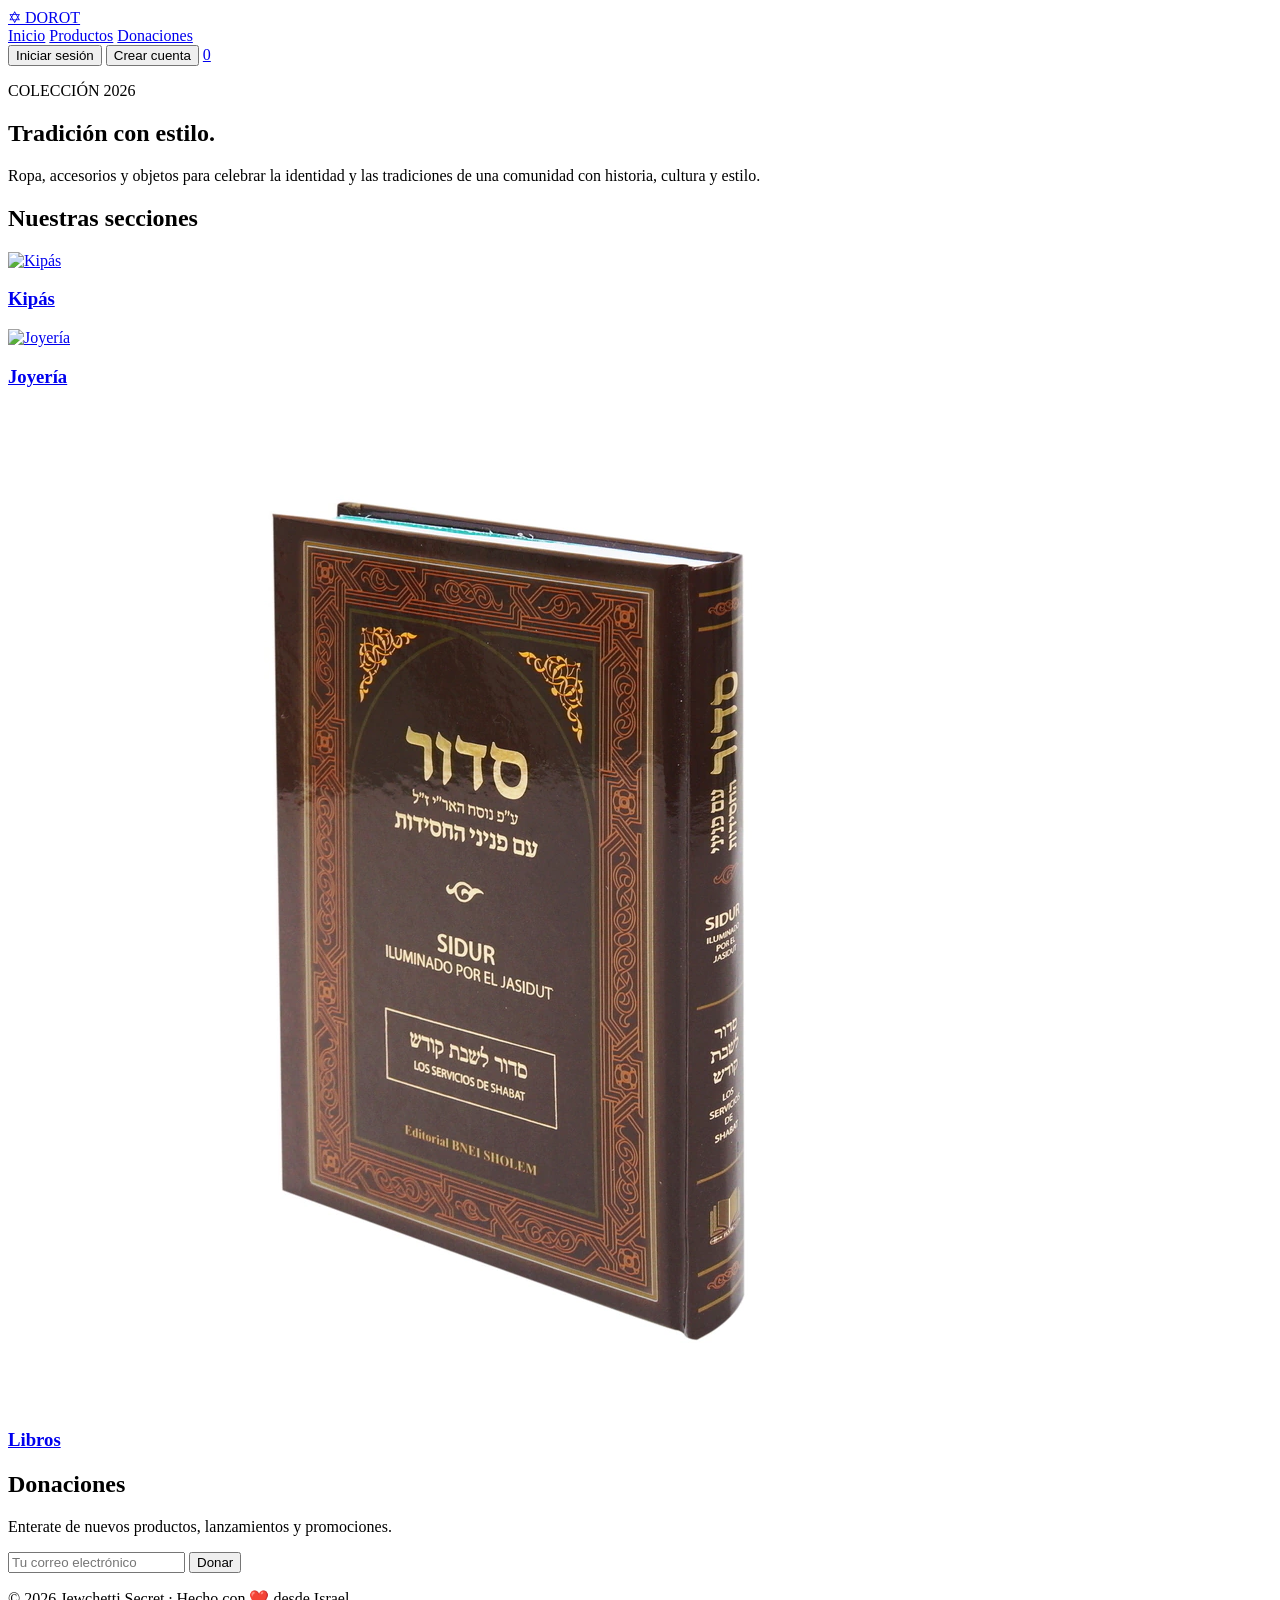
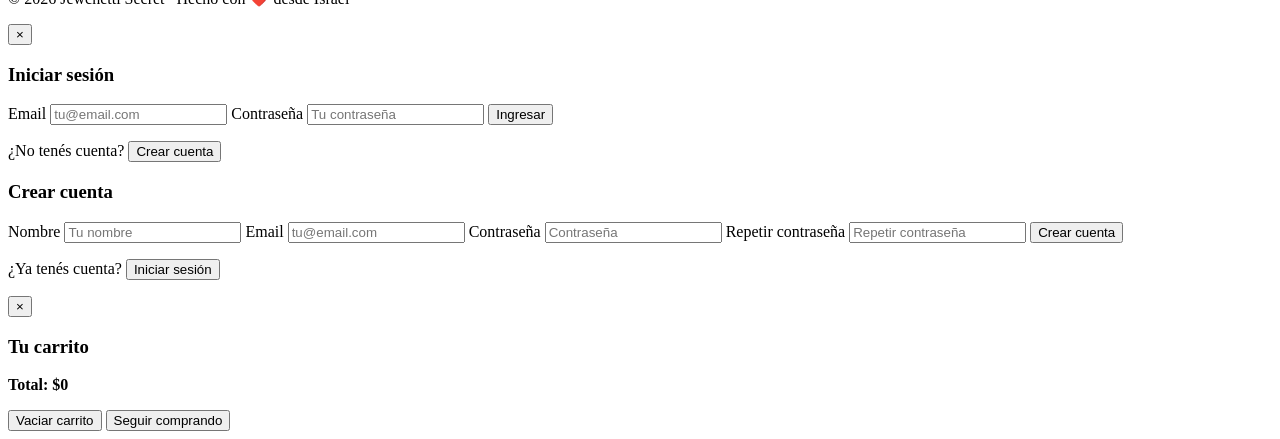
==== html/index.html @ 5a3ac1b3 "cambio de libros por libros judios biblicos reales" ====
<!DOCTYPE html>
<html lang="es">
<head>
  <meta charset="UTF-8" />
  <meta name="viewport" content="width=device-width, initial-scale=1.0" />
  <title>DOROT</title>
  <link rel="stylesheet" href="styles.css" />
</head>

<body>

  <div id="contenidoWeb" class="contenido-web">

    <header>
      <div class="contenedor header">
        <a href="index.html" class="logo">
          ✡ DOROT
        </a>

        <nav class="menu-principal">
          <a href="#inicio">Inicio</a>
          <a href="#productos">Productos</a>
          <a href="#contacto">Donaciones</a>
        </nav>

        <div class="header-derecha">
          <button
            type="button"
            class="btn-header"
            id="btnLogin"
            onclick="abrirPanelLogin()"
          >
            Iniciar sesión
          </button>
          <button
            type="button"
            class="btn-header btn-crear-cuenta"
            id="btnCrearCuenta"
            onclick="abrirPanelRegistro()"
          >
            Crear cuenta
          </button>
          <a href="#" class="carrito" onclick="mostrarCarrito(event)">
            <span id="contador">0</span>
          </a>
        </div>
      </div>
    </header>

    <main>
      <section class="hero" id="inicio">
        <div class="contenedor">
          <p class="coleccion">
            COLECCIÓN 2026
          </p>
          <h1>
            Tradición con estilo.
          </h1>
          <p class="texto">
            Ropa, accesorios y objetos para celebrar la identidad y las
            tradiciones de una comunidad con historia, cultura y estilo.
          </p>
        </div>
      </section>

      <section class="contenedor seccion" id="productos">
        <h2>
          Nuestras secciones
        </h2>
        <div class="productos">
          <a href="remeras.html" class="producto">
            <div class="imagen">
              <img
                src="remeranueva.png"
                alt="Kipás"
              />
            </div>
            <h3>
              Kipás
            </h3>
          </a>
          <a href="joyeria.html" class="producto">
            <div class="imagen">
              <img
                src="collar.png"
                alt="Joyería"
              />
            </div>
            <h3>
              Joyería
            </h3>
          </a>
          <a href="libros.html" class="producto">
            <div class="imagen">
              <img
                src="portada_seccion_libros1.png"
                alt="Libros"
              />
            </div>
            <h3>
              Libros
            </h3>
          </a>
        </div>
      </section>

      <section class="newsletter" id="contacto">
        <div class="contenedor">
          <h2>
            Donaciones
          </h2>
          <p>
            Enterate de nuevos productos, lanzamientos y promociones.
          </p>
          <form
            onsubmit="event.preventDefault(); mostrarMensajeSuscripcion(this);"
          >
            <input
              type="email"
              placeholder="Tu correo electrónico"
              required
            />
            <button type="submit">
              Donar
            </button>
          </form>
        </div>
      </section>
    </main>

    <footer>
      <p>
        © 2026 Jewchetti Secret · Hecho con ❤️ desde Israel
      </p>
    </footer>

  </div>

  <div id="panel-auth" class="panel-auth">
    <div class="panel-auth-contenido">
      <button
        type="button"
        class="cerrar-panel-auth"
        onclick="cerrarPanelAuth()"
        aria-label="Cerrar panel"
      >
        ×
      </button>

      <div id="panel-login" class="panel-forma">
        <h3>Iniciar sesión</h3>
        <form onsubmit="event.preventDefault(); loginUsuario(this);">
          <label for="login-email">Email</label>
          <input
            type="email"
            id="login-email"
            name="email"
            placeholder="tu@email.com"
            required
          />

          <label for="login-password">Contraseña</label>
          <input
            type="password"
            id="login-password"
            name="password"
            placeholder="Tu contraseña"
            required
          />

          <button type="submit" class="btn-auth">
            Ingresar
          </button>
        </form>
        <p class="texto-cambio-panel">
          ¿No tenés cuenta?
          <button type="button" onclick="mostrarRegistroDesdeLogin()">
            Crear cuenta
          </button>
        </p>
      </div>

      <div id="panel-registro" class="panel-forma oculto-panel">
        <h3>Crear cuenta</h3>
        <form onsubmit="event.preventDefault(); registrarUsuario(this);">
          <label for="registro-nombre">Nombre</label>
          <input
            type="text"
            id="registro-nombre"
            name="nombre"
            placeholder="Tu nombre"
            required
          />

          <label for="registro-email">Email</label>
          <input
            type="email"
            id="registro-email"
            name="email"
            placeholder="tu@email.com"
            required
          />

          <label for="registro-password">Contraseña</label>
          <input
            type="password"
            id="registro-password"
            name="password"
            placeholder="Contraseña"
            required
          />

          <label for="registro-password2">Repetir contraseña</label>
          <input
            type="password"
            id="registro-password2"
            name="password2"
            placeholder="Repetir contraseña"
            required
          />

          <button type="submit" class="btn-auth">
            Crear cuenta
          </button>
        </form>
        <p class="texto-cambio-panel">
          ¿Ya tenés cuenta?
          <button type="button" onclick="mostrarLoginDesdeRegistro()">
            Iniciar sesión
          </button>
        </p>
      </div>
    </div>
  </div>

  <div id="carrito-panel" class="carrito-panel">
    <div class="carrito-contenido">
      <button
        type="button"
        class="cerrar-carrito"
        onclick="cerrarCarrito()"
        aria-label="Cerrar carrito"
      >
        ×
      </button>

      <h3>
        Tu carrito
      </h3>

      <ul id="lista-carrito"></ul>

      <p id="total-carrito">
        <strong>Total: $0</strong>
      </p>

      <div class="botones-carrito">
        <button
          type="button"
          onclick="vaciarCarrito()"
        >
          Vaciar carrito
        </button>

        <button
          type="button"
          onclick="cerrarCarrito()"
          class="btn-seguir-comprando"
        >
          Seguir comprando
        </button>
      </div>
    </div>
  </div>

  <script>
    let carrito = [];

    function agregarCarrito(btn) {
      const articulo = btn.closest(".producto");
      const nombre = articulo.dataset.nombre;
      const precio = parseInt(articulo.dataset.precio);

      carrito.push({
        nombre: nombre,
        precio: precio,
      });

      document.getElementById("contador").textContent = carrito.length;

      alert("Agregado al carrito: " + nombre);
    }

    function mostrarCarrito(event) {
      event.preventDefault();

      const panel = document.getElementById("carrito-panel");
      const lista = document.getElementById("lista-carrito");
      const totalCarrito = document.getElementById("total-carrito");

      lista.innerHTML = "";

      let total = 0;

      if (carrito.length === 0) {
        const itemVacio = document.createElement("li");
        itemVacio.className = "carrito-vacio";
        itemVacio.textContent = "Todavía no agregaste productos.";
        lista.appendChild(itemVacio);
      } else {
        carrito.forEach(function (item) {
          total += item.precio;

          const li = document.createElement("li");

          li.innerHTML =
            "<span>" +
            item.nombre +
            "</span>" +
            "<strong>$" +
            item.precio.toLocaleString("es-AR") +
            "</strong>";

          lista.appendChild(li);
        });
      }

      totalCarrito.innerHTML =
        "<strong>Total: $" + total.toLocaleString("es-AR") + "</strong>";

      panel.style.display = "flex";
    }

    function cerrarCarrito() {
      document.getElementById("carrito-panel").style.display = "none";
    }

    function vaciarCarrito() {
      carrito = [];
      document.getElementById("contador").textContent = "0";
      cerrarCarrito();
    }

    function mostrarMensajeSuscripcion(formulario) {
      formulario.innerHTML =
        "<p class='mensaje-suscripcion'>" +
        "¡Gracias por suscribirte a Jewchetti Secret!" +
        "</p>";
    }

    function abrirPanelLogin() {
      const panel = document.getElementById("panel-auth");
      const login = document.getElementById("panel-login");
      const registro = document.getElementById("panel-registro");

      login.classList.remove("oculto-panel");
      registro.classList.add("oculto-panel");

      panel.style.display = "flex";
    }

    function abrirPanelRegistro() {
      const panel = document.getElementById("panel-auth");
      const login = document.getElementById("panel-login");
      const registro = document.getElementById("panel-registro");

      registro.classList.remove("oculto-panel");
      login.classList.add("oculto-panel");

      panel.style.display = "flex";
    }

    function cerrarPanelAuth() {
      document.getElementById("panel-auth").style.display = "none";
    }

    function mostrarRegistroDesdeLogin() {
      const login = document.getElementById("panel-login");
      const registro = document.getElementById("panel-registro");

      login.classList.add("oculto-panel");
      registro.classList.remove("oculto-panel");
    }

    function mostrarLoginDesdeRegistro() {
      const login = document.getElementById("panel-login");
      const registro = document.getElementById("panel-registro");

      registro.classList.add("oculto-panel");
      login.classList.remove("oculto-panel");
    }

    function loginUsuario(form) {
      const email = form.email.value.trim();
      const password = form.password.value;

      alert("Login simulado exitoso para: " + email);
      cerrarPanelAuth();
    }

    function registrarUsuario(form) {
      const nombre = form.nombre.value.trim();
      const email = form.email.value.trim();
      const pass1 = form.password.value;
      const pass2 = form.password2.value;

      if (pass1 !== pass2) {
        alert("Las contraseñas no coinciden.");
        return;
      }

      alert("Cuenta creada (simulada) para: " + nombre + " (" + email + ")");
      cerrarPanelAuth();
    }
  </script>
</body>
</html>
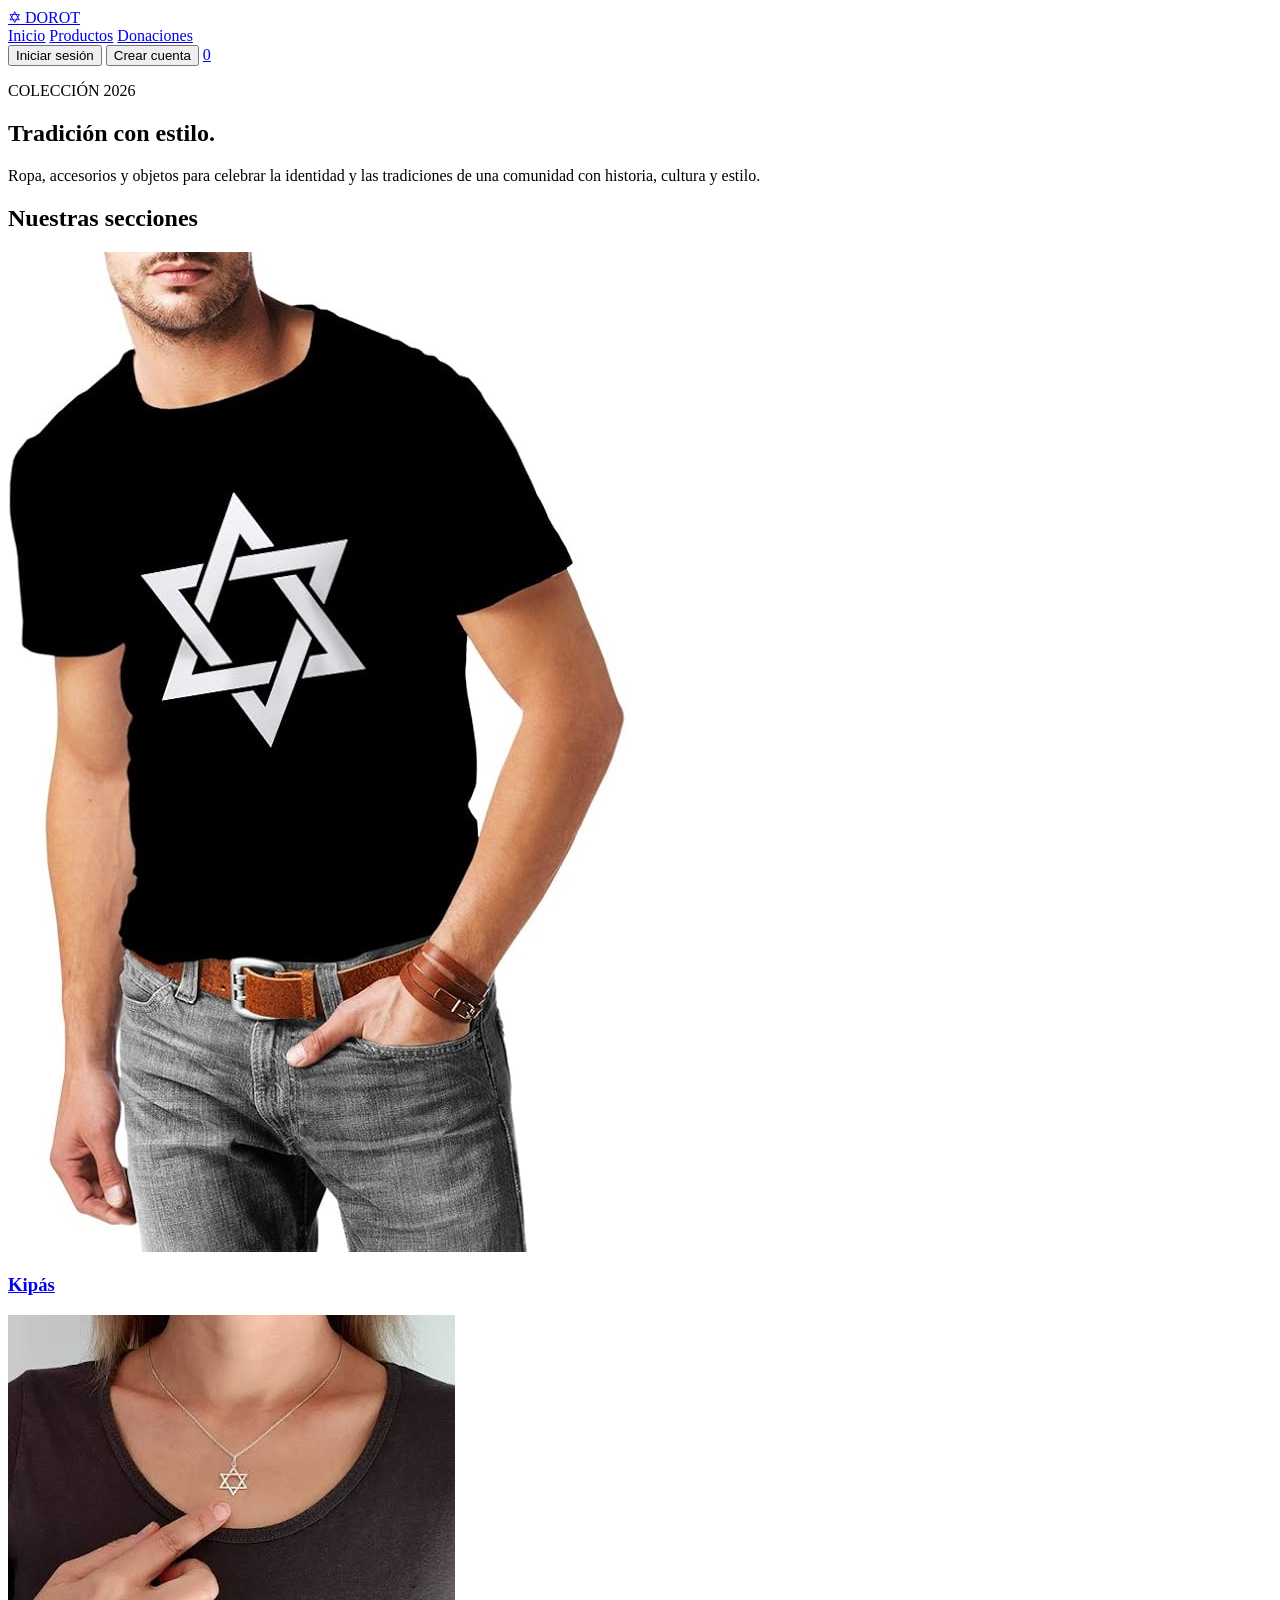
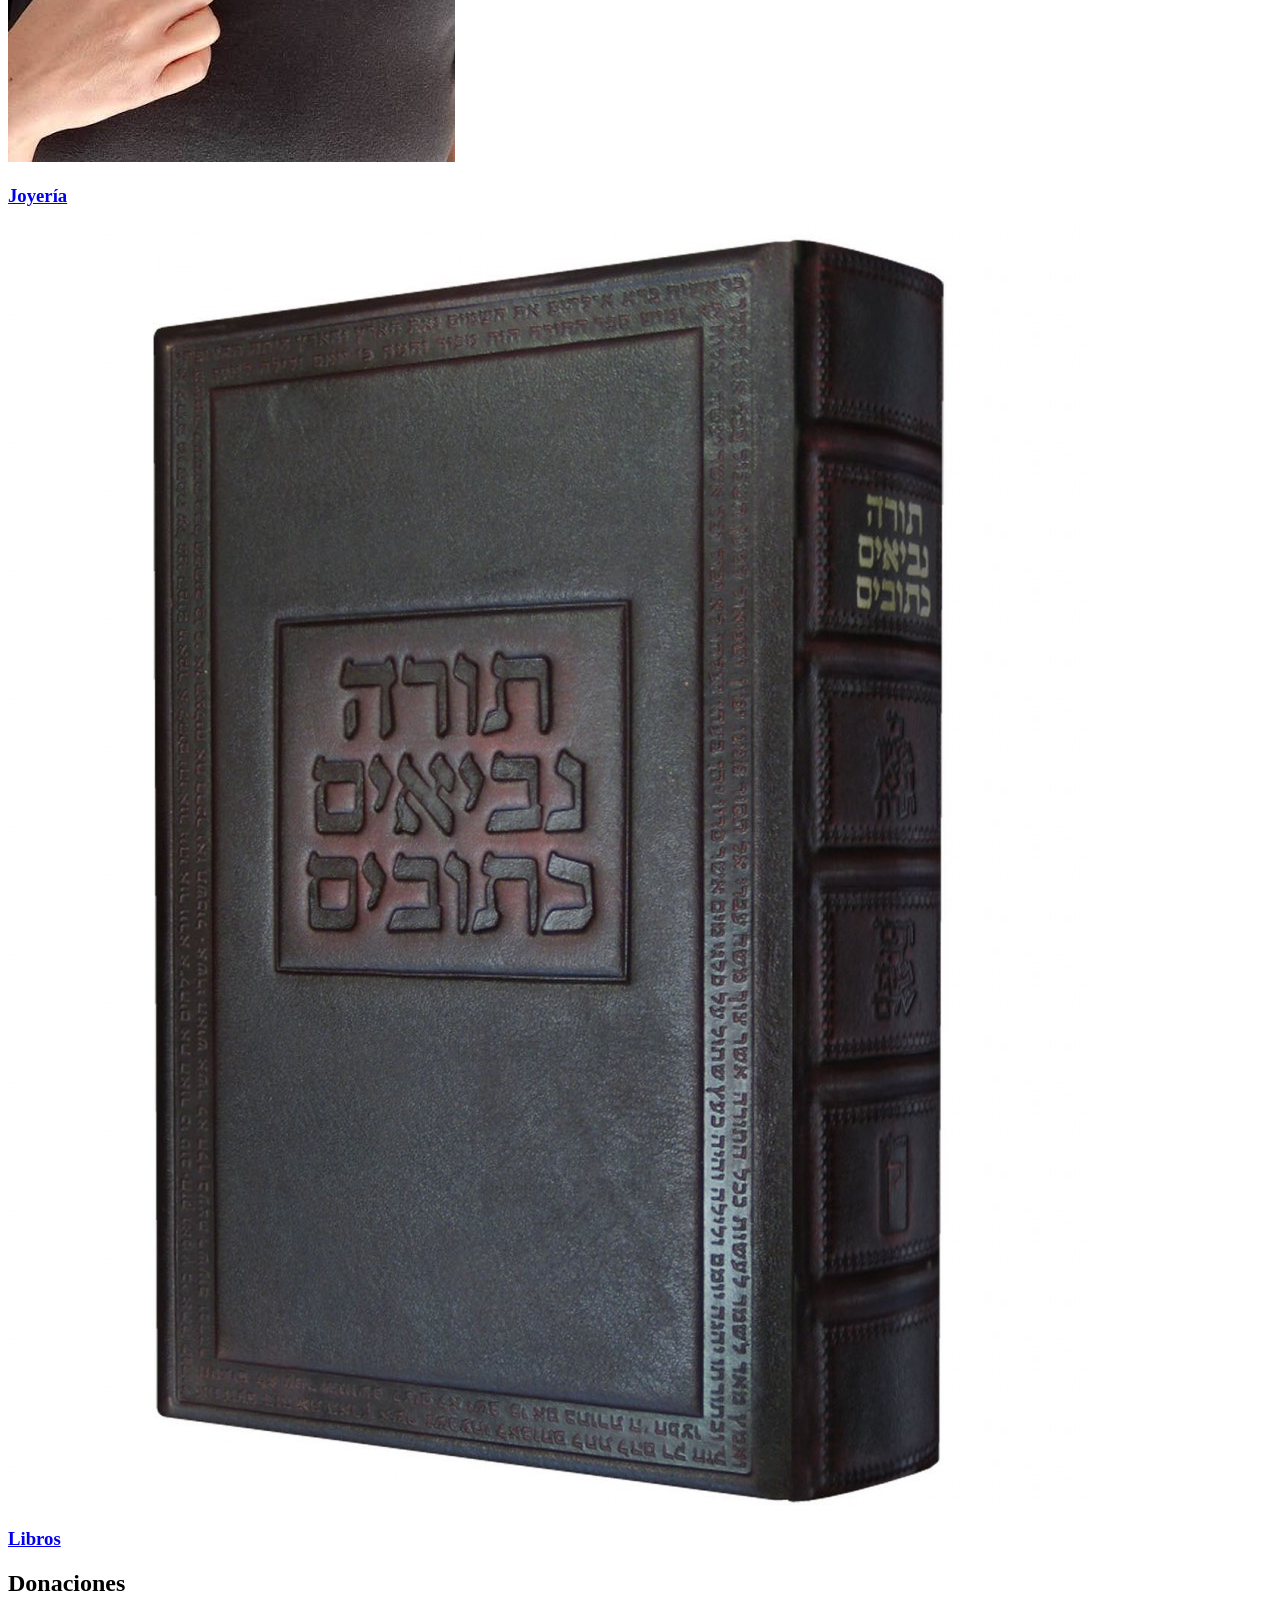
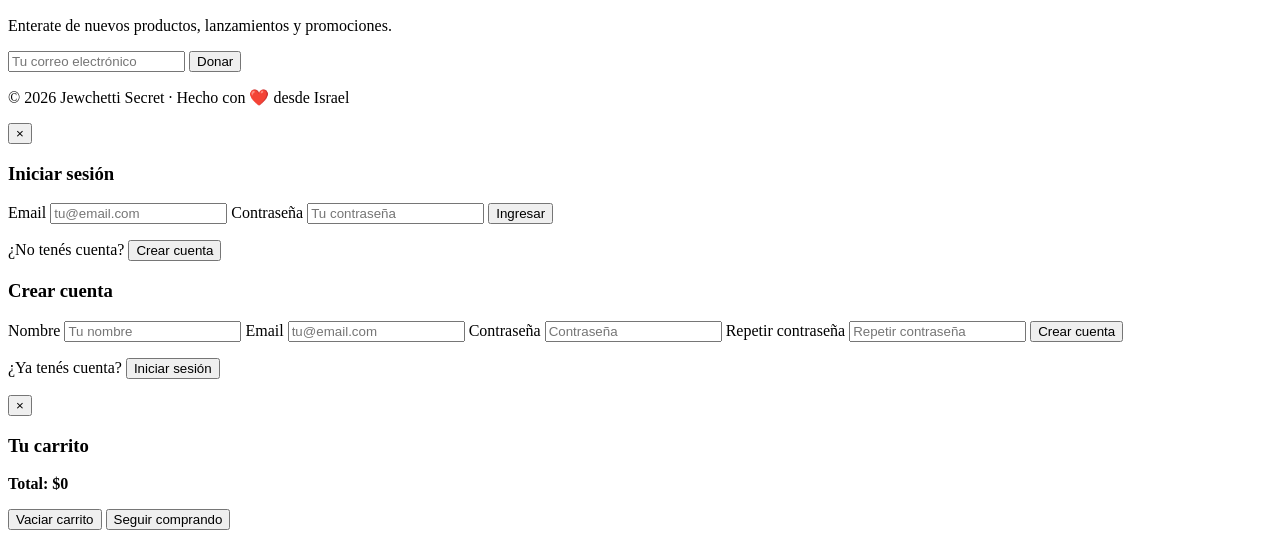
==== commit 89437365: "cambiamos sql y pusimos los accesos de las fotos de la carpeta" ====
--- a/html/index.html
+++ b/html/index.html
@@ -71,7 +71,7 @@
           <a href="remeras.html" class="producto">
             <div class="imagen">
               <img
-                src="remeranueva.png"
+                src="fotos/remeranueva.png"
                 alt="Kipás"
               />
             </div>
@@ -82,7 +82,7 @@
           <a href="joyeria.html" class="producto">
             <div class="imagen">
               <img
-                src="collar.png"
+                src="fotos/collar.png"
                 alt="Joyería"
               />
             </div>
@@ -93,7 +93,7 @@
           <a href="libros.html" class="producto">
             <div class="imagen">
               <img
-                src="portada_seccion_libros1.png"
+                src="fotos/portada_seccion_libros.png"
                 alt="Libros"
               />
             </div>
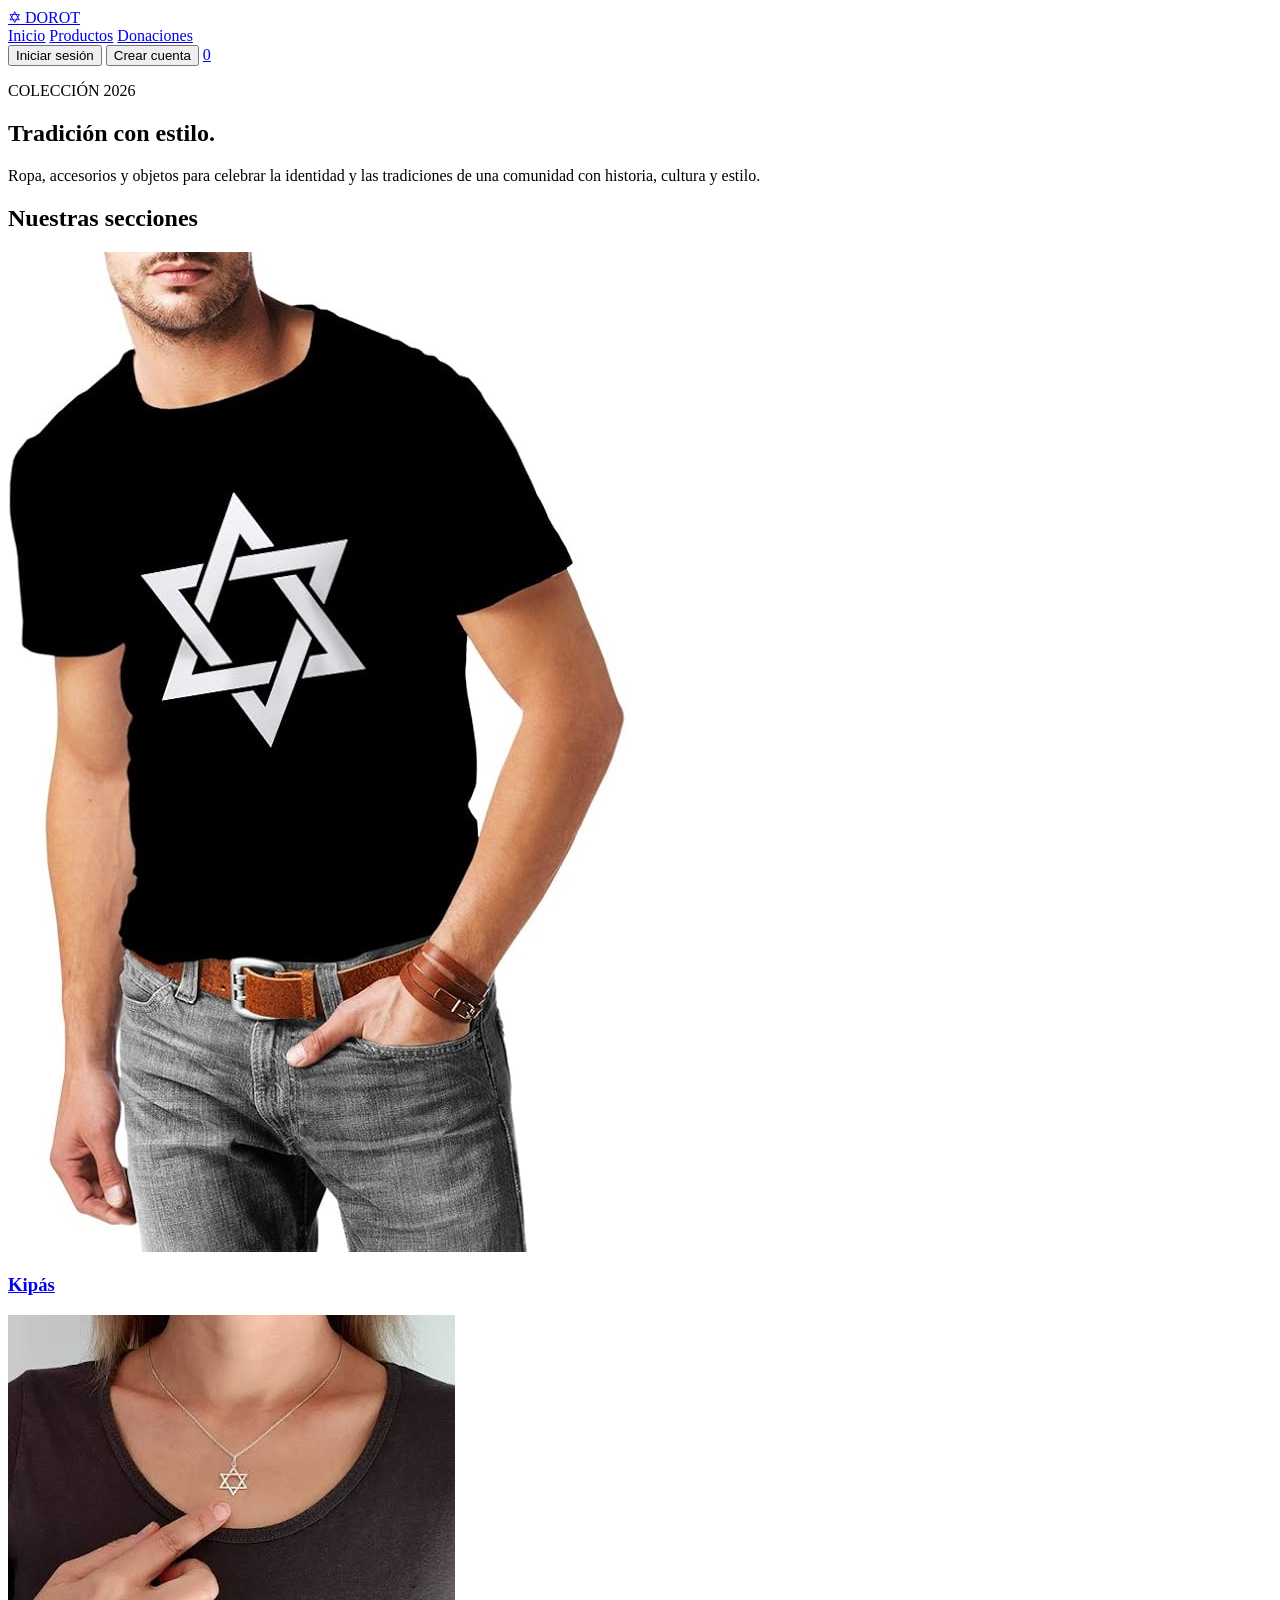
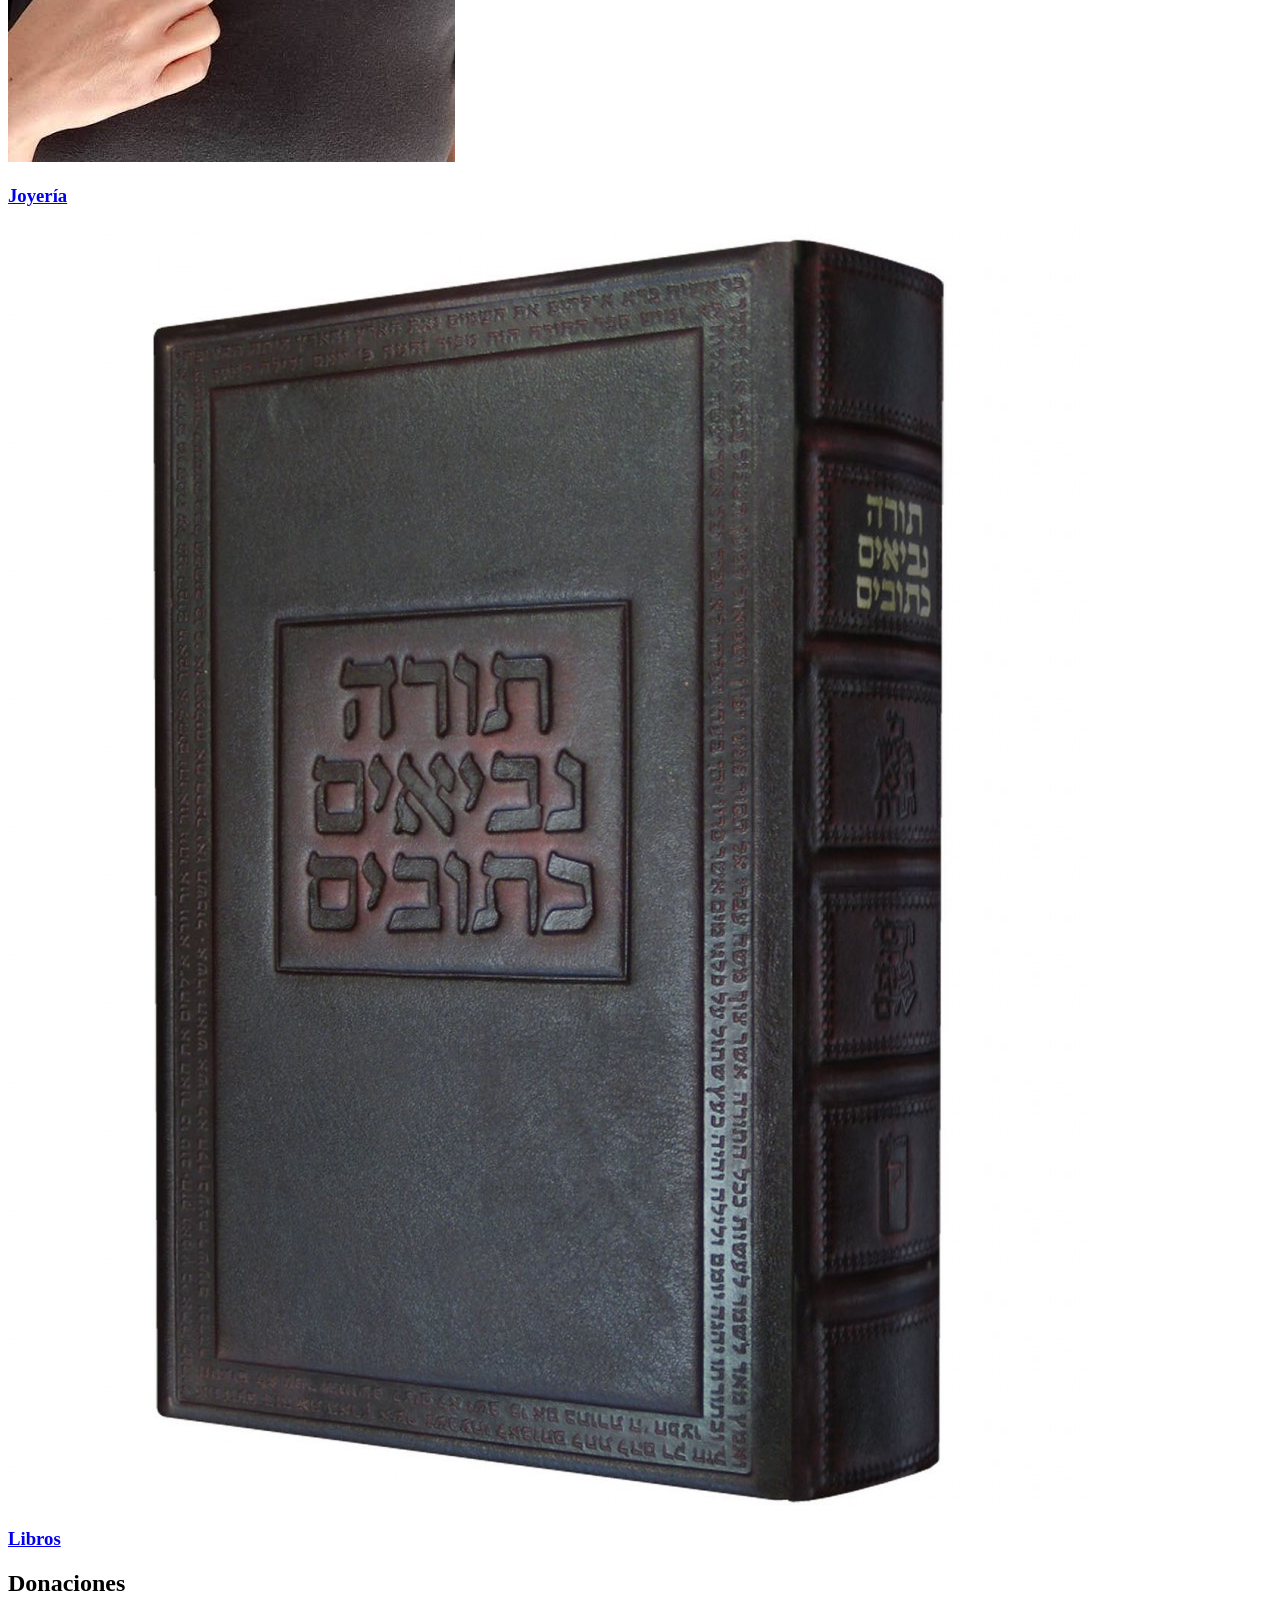
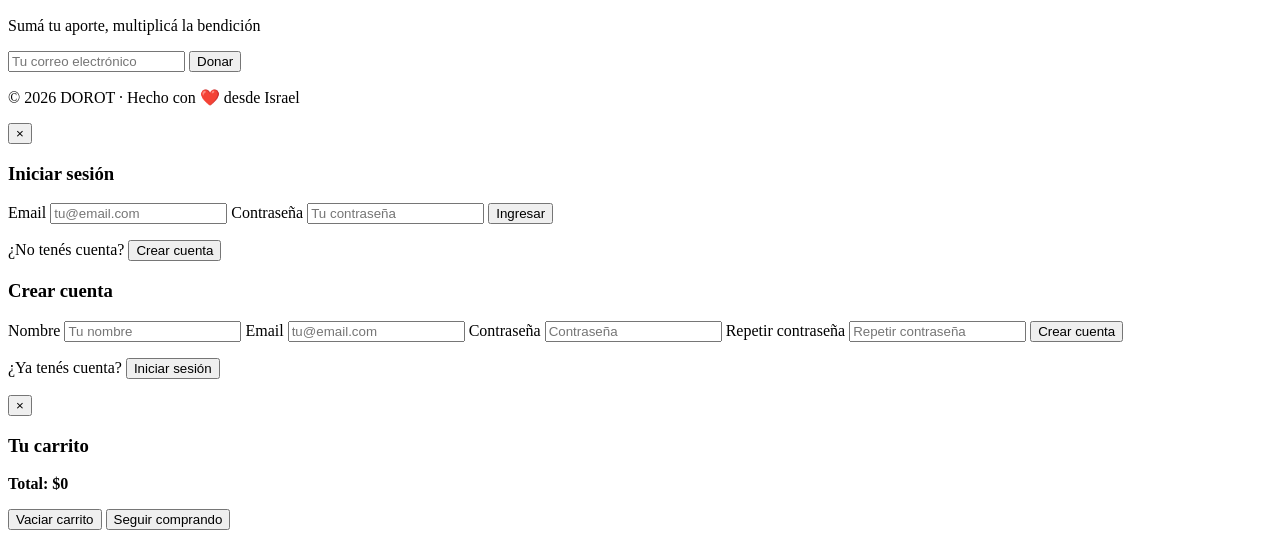
==== commit aeef5126: "actualizacion de donaciones" ====
--- a/html/index.html
+++ b/html/index.html
@@ -110,7 +110,7 @@
             Donaciones
           </h2>
           <p>
-            Enterate de nuevos productos, lanzamientos y promociones.
+            Sumá tu aporte, multiplicá la bendición
           </p>
           <form
             onsubmit="event.preventDefault(); mostrarMensajeSuscripcion(this);"
@@ -130,7 +130,7 @@
 
     <footer>
       <p>
-        © 2026 Jewchetti Secret · Hecho con ❤️ desde Israel
+        © 2026 DOROT · Hecho con ❤️ desde Israel
       </p>
     </footer>
 
@@ -149,7 +149,7 @@
 
       <div id="panel-login" class="panel-forma">
         <h3>Iniciar sesión</h3>
-        <form onsubmit="event.preventDefault(); loginUsuario(this);">
+        <form action="login.php" method="POST">
           <label for="login-email">Email</label>
           <input
             type="email"
@@ -413,5 +413,7 @@
       cerrarPanelAuth();
     }
   </script>
+
+
 </body>
 </html>
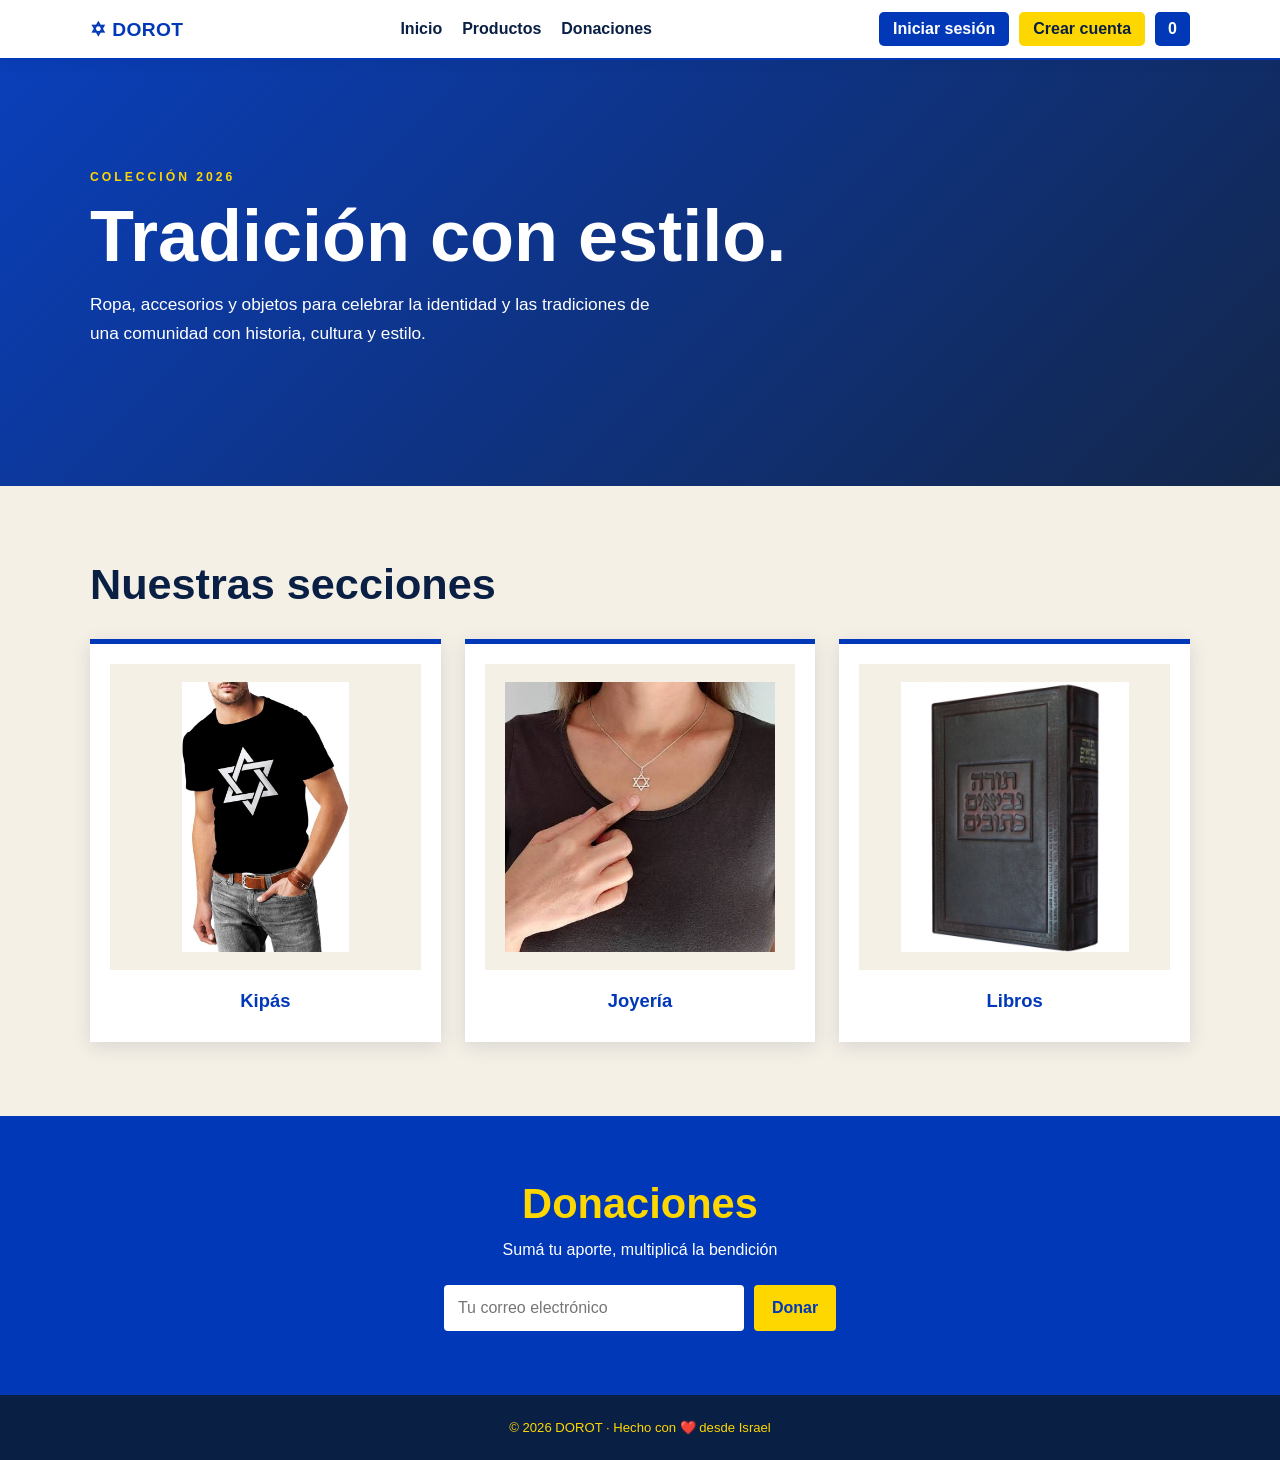
==== commit b4d1e9ae: "arregle problema del carrito" ====
--- a/html/index.html
+++ b/html/index.html
@@ -24,6 +24,7 @@
         </nav>
 
         <div class="header-derecha">
+          <span id="sesion-estado" class="sesion-estado"></span>
           <button
             type="button"
             class="btn-header"
@@ -150,6 +151,7 @@
       <div id="panel-login" class="panel-forma">
         <h3>Iniciar sesión</h3>
         <form action="login.php" method="POST">
+          <input type="hidden" name="retorno" value="index.html">
           <label for="login-email">Email</label>
           <input
             type="email"
@@ -182,12 +184,13 @@
 
       <div id="panel-registro" class="panel-forma oculto-panel">
         <h3>Crear cuenta</h3>
-        <form onsubmit="event.preventDefault(); registrarUsuario(this);">
+        <form action="registro.php" method="POST">
+          <input type="hidden" name="retorno" value="index.html">
           <label for="registro-nombre">Nombre</label>
           <input
             type="text"
             id="registro-nombre"
-            name="nombre"
+            name="username"
             placeholder="Tu nombre"
             required
           />
@@ -276,6 +279,92 @@
   <script>
     let carrito = [];
 
+    try {
+      carrito = JSON.parse(localStorage.getItem("carritoDorot")) || [];
+    } catch (e) {
+      carrito = [];
+    }
+
+    document.getElementById("contador").textContent = carrito.length;
+
+    let sesionIniciada = false;
+
+    function guardarCarritoEnServidor() {
+      if (!sesionIniciada) {
+        return;
+      }
+
+      fetch("api_carrito.php?accion=guardar", {
+        method: "POST",
+        headers: { "Content-Type": "application/json" },
+        body: JSON.stringify({ items: carrito }),
+      }).catch(function () {});
+    }
+
+    function sincronizarCarrito() {
+      fetch("api_carrito.php?accion=cargar")
+        .then(function (respuesta) {
+          return respuesta.json();
+        })
+        .then(function (datos) {
+          if (!datos.logueado) {
+            return;
+          }
+
+          sesionIniciada = true;
+
+          const itemsServidor = datos.items || [];
+          const unidos = itemsServidor.slice();
+
+          carrito.forEach(function (item) {
+            const existe = unidos.some(function (i) {
+              return i.nombre === item.nombre && i.precio === item.precio;
+            });
+
+            if (!existe) {
+              unidos.push(item);
+            }
+          });
+
+          carrito = unidos;
+          localStorage.setItem("carritoDorot", JSON.stringify(carrito));
+          document.getElementById("contador").textContent = carrito.length;
+
+          if (carrito.length !== itemsServidor.length) {
+            guardarCarritoEnServidor();
+          }
+
+          mostrarEstadoSesion(datos.username);
+        })
+        .catch(function () {});
+    }
+
+    function mostrarEstadoSesion(username) {
+      document.getElementById("btnLogin").style.display = "none";
+      document.getElementById("btnCrearCuenta").style.display = "none";
+
+      const estado = document.getElementById("sesion-estado");
+      estado.textContent = "";
+
+      estado.appendChild(
+        document.createTextNode("Hola, " + username + " · ")
+      );
+
+      const enlacePerfil = document.createElement("a");
+      enlacePerfil.href = "perfil.php";
+      enlacePerfil.textContent = "Mi perfil";
+      estado.appendChild(enlacePerfil);
+
+      estado.appendChild(document.createTextNode(" · "));
+
+      const enlaceSalir = document.createElement("a");
+      enlaceSalir.href = "cerrar_sesion.php";
+      enlaceSalir.textContent = "Cerrar sesión";
+      estado.appendChild(enlaceSalir);
+    }
+
+    sincronizarCarrito();
+
     function agregarCarrito(btn) {
       const articulo = btn.closest(".producto");
       const nombre = articulo.dataset.nombre;
@@ -285,6 +374,10 @@
         nombre: nombre,
         precio: precio,
       });
+
+      localStorage.setItem("carritoDorot", JSON.stringify(carrito));
+
+      guardarCarritoEnServidor();
 
       document.getElementById("contador").textContent = carrito.length;
 
@@ -337,6 +430,8 @@
 
     function vaciarCarrito() {
       carrito = [];
+      localStorage.setItem("carritoDorot", JSON.stringify(carrito));
+      guardarCarritoEnServidor();
       document.getElementById("contador").textContent = "0";
       cerrarCarrito();
     }
@@ -389,29 +484,6 @@
       registro.classList.add("oculto-panel");
       login.classList.remove("oculto-panel");
     }
-
-    function loginUsuario(form) {
-      const email = form.email.value.trim();
-      const password = form.password.value;
-
-      alert("Login simulado exitoso para: " + email);
-      cerrarPanelAuth();
-    }
-
-    function registrarUsuario(form) {
-      const nombre = form.nombre.value.trim();
-      const email = form.email.value.trim();
-      const pass1 = form.password.value;
-      const pass2 = form.password2.value;
-
-      if (pass1 !== pass2) {
-        alert("Las contraseñas no coinciden.");
-        return;
-      }
-
-      alert("Cuenta creada (simulada) para: " + nombre + " (" + email + ")");
-      cerrarPanelAuth();
-    }
   </script>
 
 
--- a/html/styles.css
+++ b/html/styles.css
@@ -0,0 +1,584 @@
+* {
+  box-sizing: border-box;
+  margin: 0;
+  padding: 0;
+}
+
+html {
+  scroll-behavior: smooth;
+}
+
+body {
+  background: #f5f0e6;
+  color: #0a1f44;
+  font-family: "Segoe UI", Arial, sans-serif;
+}
+
+a {
+  color: inherit;
+  text-decoration: none;
+}
+
+button,
+input {
+  font: inherit;
+}
+
+button {
+  border: none;
+  cursor: pointer;
+}
+
+/* Ya no hay .pantalla-bienvenida ni .salir-bienvenida ni .oculto para esa pantalla */
+
+.contenedor {
+  width: 90%;
+  max-width: 1100px;
+  margin: 0 auto;
+}
+
+header {
+  position: sticky;
+  top: 0;
+  z-index: 50;
+  padding: 12px 0;
+  background: #ffffff;
+  border-bottom: 2px solid #0038b8;
+  box-shadow: 0 3px 12px rgba(10, 31, 68, 0.08);
+}
+
+.header {
+  display: flex;
+  align-items: center;
+  justify-content: space-between;
+  gap: 16px;
+}
+
+.logo {
+  color: #0038b8;
+  font-size: 1.2rem;
+  font-weight: 800;
+  letter-spacing: 0.4px;
+}
+
+.menu-principal {
+  display: flex;
+  align-items: center;
+  gap: 20px;
+}
+
+.menu-principal a {
+  color: #0a1f44;
+  font-weight: 650;
+  transition: color 0.2s ease;
+}
+
+.menu-principal a:hover {
+  color: #b08d32;
+}
+
+.header-derecha {
+  display: flex;
+  align-items: center;
+  gap: 10px;
+}
+
+.btn-header {
+  padding: 8px 14px;
+  background: #0038b8;
+  color: #ffffff;
+  border-radius: 5px;
+  font-weight: 700;
+  transition: background 0.2s ease, transform 0.2s ease;
+}
+
+.btn-header:hover {
+  background: #0a1f44;
+  transform: translateY(-1px);
+}
+
+.btn-crear-cuenta {
+  background: #ffd700;
+  color: #0a1f44;
+}
+
+.btn-crear-cuenta:hover {
+  background: #ffffff;
+}
+
+.sesion-estado {
+  font-size: 0.9rem;
+  font-weight: 600;
+}
+
+.sesion-estado a {
+  color: #0038b8;
+  font-weight: 700;
+}
+
+.sesion-estado a:hover {
+  color: #b08d32;
+}
+
+.carrito {
+  padding: 8px 13px;
+  background: #0038b8;
+  color: #ffffff;
+  border-radius: 5px;
+  font-weight: 800;
+  transition: background 0.2s ease, transform 0.2s ease;
+}
+
+.carrito:hover {
+  background: #0a1f44;
+  transform: translateY(-1px);
+}
+
+.hero {
+  padding: 110px 0;
+  color: #ffffff;
+  background:
+    linear-gradient(135deg, rgba(0, 56, 184, 0.96), rgba(10, 31, 68, 0.96)),
+    url("milei-israel.jpg") center / cover no-repeat;
+}
+
+.coleccion {
+  color: #ffd700;
+  font-size: 0.76rem;
+  font-weight: 800;
+  letter-spacing: 3px;
+}
+
+.hero h1 {
+  max-width: 710px;
+  margin: 15px 0;
+  color: #ffffff;
+  font-size: clamp(2.8rem, 6vw, 4.5rem);
+  line-height: 1.05;
+}
+
+.texto {
+  max-width: 560px;
+  margin-bottom: 28px;
+  font-size: 1.08rem;
+  line-height: 1.7;
+}
+
+.boton {
+  display: inline-block;
+  padding: 13px 25px;
+  background: #ffd700;
+  color: #0a1f44;
+  border-radius: 5px;
+  font-weight: 800;
+  transition: background 0.2s ease, transform 0.2s ease;
+}
+
+.boton:hover {
+  background: #ffffff;
+  transform: translateY(-2px);
+}
+
+.seccion {
+  padding: 74px 0;
+}
+
+.seccion h2 {
+  margin-bottom: 30px;
+  color: #0a1f44;
+  font-size: clamp(2rem, 4vw, 2.7rem);
+}
+
+.productos {
+  display: grid;
+  grid-template-columns: repeat(3, 1fr);
+  gap: 24px;
+}
+
+.producto {
+  padding: 20px;
+  overflow: hidden;
+  background: #ffffff;
+  border-top: 5px solid #0038b8;
+  box-shadow: 0 5px 18px rgba(10, 31, 68, 0.12);
+  text-align: center;
+  transition: transform 0.2s ease, box-shadow 0.2s ease;
+}
+
+.producto:hover {
+  transform: translateY(-5px);
+  box-shadow: 0 10px 24px rgba(10, 31, 68, 0.18);
+}
+
+.imagen {
+  display: flex;
+  align-items: center;
+  justify-content: center;
+  min-height: 285px;
+  margin-bottom: 20px;
+  padding: 18px;
+  background: #f5f0e6;
+}
+
+.imagen img {
+  display: block;
+  width: 100%;
+  max-width: 270px;
+  max-height: 270px;
+  object-fit: contain;
+}
+
+.producto h3 {
+  margin-bottom: 10px;
+  color: #0038b8;
+  font-size: 1.15rem;
+}
+
+.producto p {
+  margin-bottom: 17px;
+  color: #a4822d;
+  font-size: 1.1rem;
+  font-weight: 800;
+}
+
+.producto button,
+.carrito-contenido button {
+  padding: 10px 17px;
+  background: #0038b8;
+  color: #ffffff;
+  border-radius: 4px;
+  font-weight: 750;
+  transition: background 0.2s ease, color 0.2s ease;
+}
+
+.producto button:hover,
+.carrito-contenido button:hover {
+  background: #bfa15f;
+  color: #0a1f44;
+}
+
+.newsletter {
+  padding: 64px 0;
+  color: #ffffff;
+  background: #0038b8;
+  text-align: center;
+}
+
+.newsletter h2 {
+  margin-bottom: 10px;
+  color: #ffd700;
+  font-size: clamp(2rem, 4vw, 2.6rem);
+}
+
+.newsletter p {
+  margin-bottom: 23px;
+  line-height: 1.5;
+}
+
+.newsletter form {
+  display: flex;
+  justify-content: center;
+  gap: 10px;
+}
+
+.newsletter input {
+  width: min(100%, 300px);
+  padding: 12px;
+  border: 2px solid transparent;
+  border-radius: 4px;
+  outline: none;
+}
+
+.newsletter input:focus {
+  border-color: #ffd700;
+}
+
+.newsletter button {
+  padding: 12px 18px;
+  background: #ffd700;
+  color: #0038b8;
+  border-radius: 4px;
+  font-weight: 800;
+}
+
+.newsletter button:hover {
+  background: #ffffff;
+}
+
+.mensaje-suscripcion {
+  margin: 0;
+  color: #ffd700;
+  font-weight: 800;
+}
+
+footer {
+  padding: 25px;
+  color: #ffd700;
+  background: #0a1f44;
+  font-size: 0.82rem;
+  text-align: center;
+}
+
+.carrito-panel {
+  position: fixed;
+  inset: 0;
+  z-index: 200;
+  display: none;
+  justify-content: flex-end;
+  background: rgba(10, 31, 68, 0.65);
+}
+
+.carrito-contenido {
+  position: relative;
+  width: min(390px, 100%);
+  height: 100%;
+  padding: 34px 28px;
+  overflow-y: auto;
+  background: #ffffff;
+  color: #0a1f44;
+  box-shadow: -8px 0 24px rgba(0, 0, 0, 0.2);
+}
+
+.carrito-contenido h3 {
+  margin-bottom: 22px;
+  color: #0038b8;
+  font-size: 1.8rem;
+}
+
+.cerrar-carrito {
+  position: absolute;
+  top: 15px;
+  right: 15px;
+  width: 38px;
+  height: 38px;
+  padding: 0 !important;
+  background: transparent !important;
+  color: #0038b8 !important;
+  font-size: 2rem;
+  line-height: 1;
+}
+
+.carrito-contenido ul {
+  margin-bottom: 20px;
+  list-style: none;
+}
+
+.carrito-contenido li {
+  display: flex;
+  justify-content: space-between;
+  gap: 14px;
+  padding: 13px 0;
+  border-bottom: 1px solid #e5e5e5;
+  line-height: 1.4;
+}
+
+.carrito-vacio {
+  display: block !important;
+  color: #5e6777;
+  text-align: center;
+}
+
+#total-carrito {
+  margin-bottom: 20px;
+  color: #0a1f44;
+  font-size: 1.15rem;
+}
+
+.botones-carrito {
+  display: flex;
+  flex-wrap: wrap;
+  gap: 10px;
+}
+
+/* Botón "Seguir comprando" destacado */
+.btn-seguir-comprando {
+  background: #ffd700;
+  color: #0a1f44;
+  font-weight: 800;
+  border: 2px solid #ffd700;
+}
+
+.btn-seguir-comprando:hover {
+  background: #ffffff;
+  color: #0a1f44;
+  border-color: #ffffff;
+  transform: translateY(-2px);
+}
+
+.panel-auth {
+  position: fixed;
+  inset: 0;
+  z-index: 300;
+  display: none;
+  justify-content: flex-end;
+  background: rgba(10, 31, 68, 0.65);
+}
+
+.panel-auth-contenido {
+  position: relative;
+  width: min(420px, 92%);
+  max-height: 90vh;
+  margin: auto 0;
+  padding: 30px 24px;
+  overflow-y: auto;
+  background: #ffffff;
+  color: #0a1f44;
+  box-shadow: -8px 0 24px rgba(0, 0, 0, 0.2);
+}
+
+.cerrar-panel-auth {
+  position: absolute;
+  top: 12px;
+  right: 12px;
+  width: 36px;
+  height: 36px;
+  padding: 0 !important;
+  background: transparent !important;
+  color: #0038b8 !important;
+  font-size: 1.9rem;
+  line-height: 1;
+}
+
+.panel-forma {
+  display: flex;
+  flex-direction: column;
+  gap: 14px;
+}
+
+.panel-forma h3 {
+  margin-bottom: 6px;
+  color: #0038b8;
+  font-size: 1.6rem;
+}
+
+.panel-forma label {
+  font-weight: 600;
+  font-size: 0.9rem;
+}
+
+.panel-forma input {
+  width: 100%;
+  padding: 10px 12px;
+  border: 1px solid #cfd6e6;
+  border-radius: 4px;
+  outline: none;
+}
+
+.panel-forma input:focus {
+  border-color: #0038b8;
+}
+
+.btn-auth {
+  margin-top: 6px;
+  padding: 11px 16px;
+  background: #0038b8;
+  color: #ffffff;
+  border-radius: 4px;
+  font-weight: 700;
+  transition: background 0.2s ease;
+}
+
+.btn-auth:hover {
+  background: #0a1f44;
+}
+
+.texto-cambio-panel {
+  margin: 8px 0 0;
+  font-size: 0.9rem;
+  color: #3b4558;
+}
+
+.texto-cambio-panel button {
+  background: none;
+  color: #0038b8;
+  font-weight: 700;
+  text-decoration: underline;
+  padding: 0;
+}
+
+.texto-cambio-panel button:hover {
+  color: #b08d32;
+}
+
+.oculto-panel {
+  display: none;
+}
+
+@media (max-width: 900px) {
+  .header {
+    flex-wrap: wrap;
+    gap: 12px;
+  }
+
+  .menu-principal {
+    order: 3;
+    width: 100%;
+    justify-content: center;
+    gap: 14px;
+  }
+
+  .header-derecha {
+    margin-left: auto;
+  }
+}
+
+@media (max-width: 800px) {
+  .hero {
+    padding: 85px 0;
+  }
+
+  .productos {
+    grid-template-columns: 1fr;
+  }
+
+  .imagen {
+    min-height: 250px;
+  }
+
+  .newsletter form {
+    flex-direction: column;
+    align-items: stretch;
+    width: min(100%, 330px);
+    margin: 0 auto;
+  }
+
+  .newsletter input {
+    width: 100%;
+  }
+}
+
+@media (max-width: 450px) {
+  .header {
+    gap: 10px;
+  }
+
+  .logo {
+    font-size: 0.94rem;
+  }
+
+  .carrito {
+    padding: 7px 10px;
+  }
+
+  .hero h1 {
+    font-size: 2.55rem;
+  }
+
+  .menu-principal {
+    gap: 10px;
+    font-size: 0.9rem;
+  }
+
+  .btn-header {
+    padding: 6px 10px;
+    font-size: 0.85rem;
+  }
+
+  .botones-carrito {
+    flex-direction: column;
+  }
+
+  .botones-carrito button {
+    width: 100%;
+  }
+}
